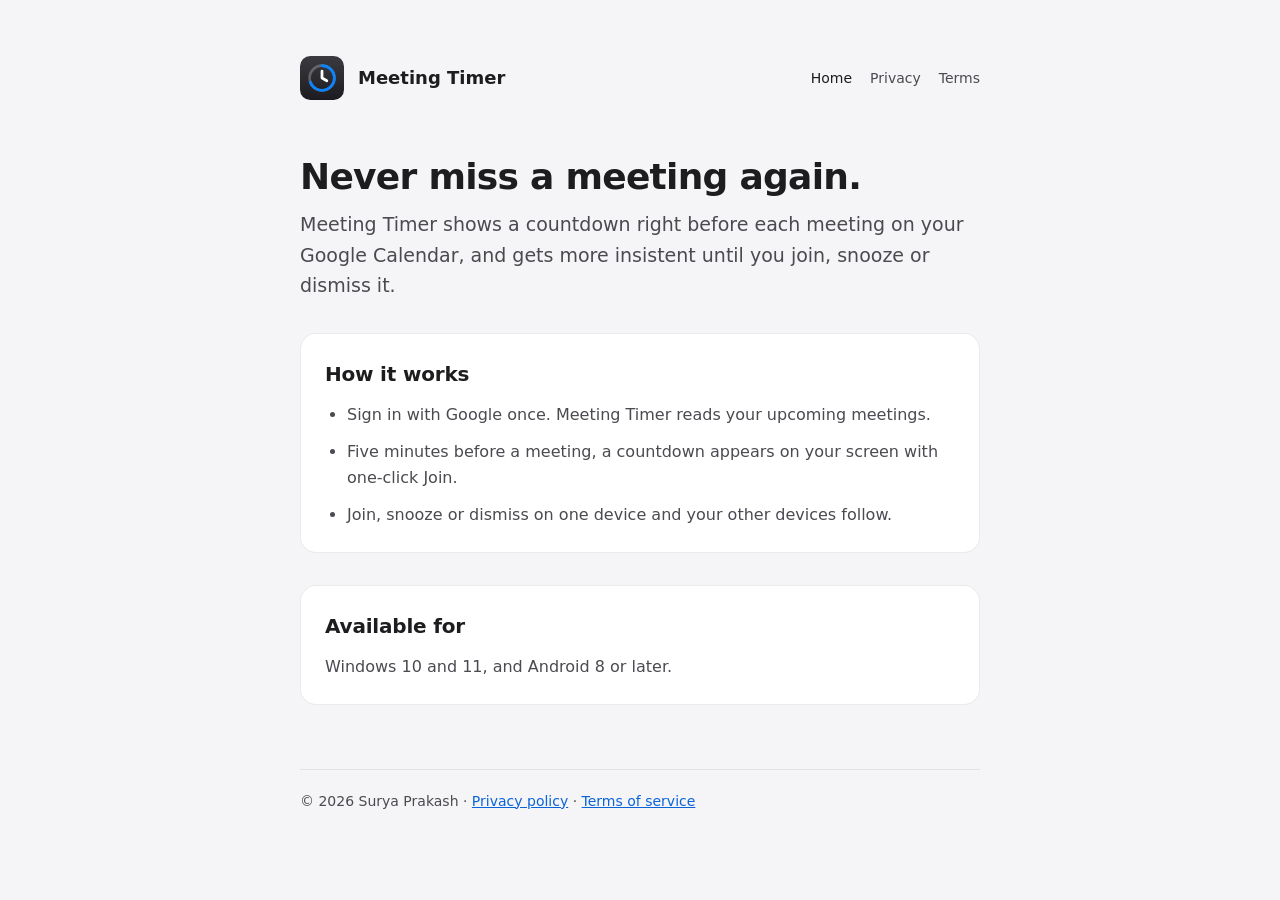
==== index.html @ f551a90f "Meeting Timer website: home, privacy policy, terms Co-Authored-By: Claude Opus 5.5 <noreply@anthropi" ====
<!doctype html>
<html lang="en">
<head>
  <meta charset="utf-8">
  <meta name="viewport" content="width=device-width, initial-scale=1">
  <title>Meeting Timer</title>
  <meta name="description" content="A meeting reminder for Google Calendar that appears right before every meeting.">
  <link rel="icon" href="icon.svg">
  <link rel="stylesheet" href="style.css">
</head>
<body>
  <div class="wrap">
    <header>
      <img src="icon.svg" alt="">
      <span class="name">Meeting Timer</span>
      <nav><a href="./" aria-current="page">Home</a><a href="privacy.html">Privacy</a><a href="terms.html">Terms</a></nav>
    </header>

    <h1>Never miss a meeting again.</h1>
    <p class="lede">Meeting Timer shows a countdown right before each meeting on your Google Calendar, and gets more insistent until you join, snooze or dismiss it.</p>

    <div class="card">
      <h2>How it works</h2>
      <ul>
        <li>Sign in with Google once. Meeting Timer reads your upcoming meetings.</li>
        <li>Five minutes before a meeting, a countdown appears on your screen with one-click Join.</li>
        <li>Join, snooze or dismiss on one device and your other devices follow.</li>
      </ul>
    </div>

    <div class="card">
      <h2>Available for</h2>
      <p>Windows 10 and 11, and Android 8 or later.</p>
    </div>

    <footer>
      © 2026 Surya Prakash · <a href="privacy.html">Privacy policy</a> · <a href="terms.html">Terms of service</a>
    </footer>
  </div>
</body>
</html>
---- style.css ----
:root {
  --bg: #0f0f12;
  --card: #1a1a1e;
  --text: #f5f5f7;
  --muted: rgba(235, 235, 245, 0.72);
  --line: rgba(255, 255, 255, 0.08);
  --link: #4da3ff;
  color-scheme: dark;
}
@media (prefers-color-scheme: light) {
  :root:not([data-theme="dark"]) {
    --bg: #f5f5f7;
    --card: #ffffff;
    --text: #1d1d1f;
    --muted: #4a4a50;
    --line: rgba(0, 0, 0, 0.08);
    --link: #0a64d8;
    color-scheme: light;
  }
}
* { box-sizing: border-box; margin: 0; padding: 0; }
body {
  background: var(--bg);
  color: var(--text);
  font: 16px/1.6 "Segoe UI Variable Text", "Segoe UI", -apple-system, system-ui, Roboto, sans-serif;
  -webkit-font-smoothing: antialiased;
}
a { color: var(--link); }
.wrap { max-width: 720px; margin: 0 auto; padding: 56px 20px 80px; }
header { display: flex; align-items: center; gap: 14px; }
header img { width: 44px; height: 44px; }
header .name { font-weight: 700; font-size: 18px; }
nav { margin-left: auto; display: flex; gap: 18px; font-size: 14px; }
nav a { color: var(--muted); text-decoration: none; }
nav a:hover, nav a[aria-current] { color: var(--text); }
h1 { margin-top: 56px; font-size: 36px; line-height: 1.15; letter-spacing: -0.02em; }
h2 { margin-top: 36px; font-size: 20px; letter-spacing: -0.01em; }
p, li { margin-top: 12px; color: var(--muted); }
ul { padding-left: 22px; }
strong { color: var(--text); }
.lede { font-size: 19px; }
.card { margin-top: 32px; padding: 24px; border-radius: 16px; background: var(--card); border: 1px solid var(--line); }
.card h2 { margin-top: 0; }
footer { margin-top: 64px; padding-top: 20px; border-top: 1px solid var(--line); font-size: 14px; color: var(--muted); }
@media (max-width: 560px) {
  nav { display: none; }
  h1 { font-size: 30px; }
}
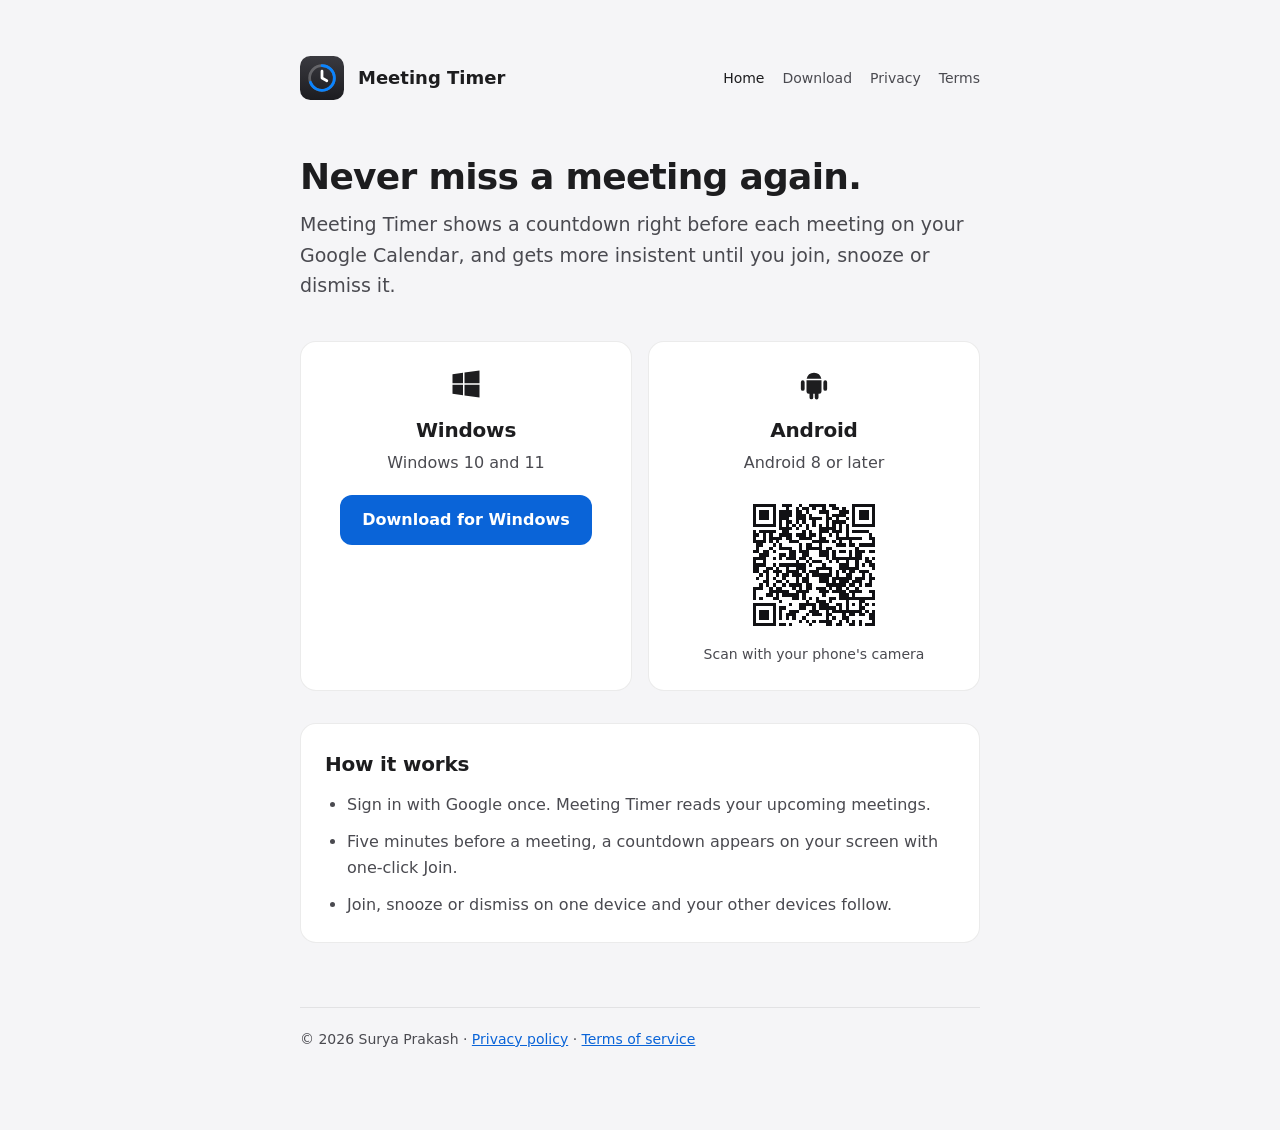
==== commit 446007c6: "Add Windows and Android downloads with a QR code for phones Co-Authored-By: Claude Opus 5.5 <noreply" ====
--- a/index.html
+++ b/index.html
@@ -13,11 +13,28 @@
     <header>
       <img src="icon.svg" alt="">
       <span class="name">Meeting Timer</span>
-      <nav><a href="./" aria-current="page">Home</a><a href="privacy.html">Privacy</a><a href="terms.html">Terms</a></nav>
+      <nav><a href="./" aria-current="page">Home</a><a href="#download">Download</a><a href="privacy.html">Privacy</a><a href="terms.html">Terms</a></nav>
     </header>
 
     <h1>Never miss a meeting again.</h1>
     <p class="lede">Meeting Timer shows a countdown right before each meeting on your Google Calendar, and gets more insistent until you join, snooze or dismiss it.</p>
+
+    <section class="downloads" id="download" aria-label="Download">
+      <div class="card dl">
+        <svg class="os" viewBox="0 0 24 24" aria-hidden="true"><path d="M3 5.5 10 4.5v7H3Zm8-1.1L21 3v8.5H11ZM3 12.5h7v7L3 18.5Zm8 0h10V21l-10-1.4Z"/></svg>
+        <h2>Windows</h2>
+        <p>Windows 10 and 11</p>
+        <a class="btn" href="https://github.com/Ashpray94/meeting-timer/releases/latest/download/MeetingTimer-Setup.exe">Download for Windows</a>
+      </div>
+      <div class="card dl">
+        <svg class="os" viewBox="0 0 24 24" aria-hidden="true"><path d="M7 9.5h10v7.5a1.5 1.5 0 0 1-1.5 1.5H15v2.5a1.25 1.25 0 0 1-2.5 0V18.5h-1v2.5a1.25 1.25 0 0 1-2.5 0V18.5h-.5A1.5 1.5 0 0 1 7 17Zm-2.5 0a1.25 1.25 0 0 1 1.25 1.25v4.5a1.25 1.25 0 0 1-2.5 0v-4.5A1.25 1.25 0 0 1 4.5 9.5Zm15 0a1.25 1.25 0 0 1 1.25 1.25v4.5a1.25 1.25 0 0 1-2.5 0v-4.5a1.25 1.25 0 0 1 1.25-1.25ZM7.1 8.5a5 5 0 0 1 9.8 0Zm2.6-4.9-.9-1.4M14.3 3.6l.9-1.4" /></svg>
+        <h2>Android</h2>
+        <p>Android 8 or later</p>
+        <img class="qr" src="android-qr.svg" width="148" height="148" alt="QR code to download Meeting Timer for Android">
+        <p class="qr-hint">Scan with your phone's camera</p>
+        <a class="btn phone-btn" href="https://github.com/Ashpray94/meeting-timer/releases/latest/download/MeetingTimer.apk">Download for Android</a>
+      </div>
+    </section>
 
     <div class="card">
       <h2>How it works</h2>
@@ -28,10 +45,6 @@
       </ul>
     </div>
 
-    <div class="card">
-      <h2>Available for</h2>
-      <p>Windows 10 and 11, and Android 8 or later.</p>
-    </div>
 
     <footer>
       © 2026 Surya Prakash · <a href="privacy.html">Privacy policy</a> · <a href="terms.html">Terms of service</a>
--- a/style.css
+++ b/style.css
@@ -41,8 +41,37 @@
 .lede { font-size: 19px; }
 .card { margin-top: 32px; padding: 24px; border-radius: 16px; background: var(--card); border: 1px solid var(--line); }
 .card h2 { margin-top: 0; }
+.downloads { margin-top: 40px; display: grid; grid-template-columns: 1fr 1fr; gap: 16px; }
+.downloads .card { margin-top: 0; }
+.dl { display: flex; flex-direction: column; align-items: center; text-align: center; }
+.dl h2 { margin-top: 12px; }
+.dl p { margin-top: 4px; }
+.os { width: 36px; height: 36px; fill: var(--text); }
+.btn {
+  margin-top: auto;
+  display: inline-block;
+  padding: 12px 22px;
+  border-radius: 12px;
+  background: #0a64d8;
+  color: #fff;
+  font-weight: 600;
+  text-decoration: none;
+}
+.btn:hover { background: #1a70e0; }
+.btn:focus-visible { outline: 2px solid #64b5ff; outline-offset: 2px; }
+.dl > .btn { margin-top: 20px; }
+.qr { margin-top: 16px; border-radius: 12px; background: #fff; padding: 6px; }
+.qr-hint { font-size: 14px; }
+.phone-btn { display: none; }
+
 footer { margin-top: 64px; padding-top: 20px; border-top: 1px solid var(--line); font-size: 14px; color: var(--muted); }
 @media (max-width: 560px) {
   nav { display: none; }
   h1 { font-size: 30px; }
+  .downloads { grid-template-columns: 1fr; }
 }
+/* on a phone you can't scan your own screen: show a big download button instead of the QR */
+@media (max-width: 760px), (pointer: coarse) {
+  .qr, .qr-hint { display: none; }
+  .phone-btn { display: inline-block; }
+}
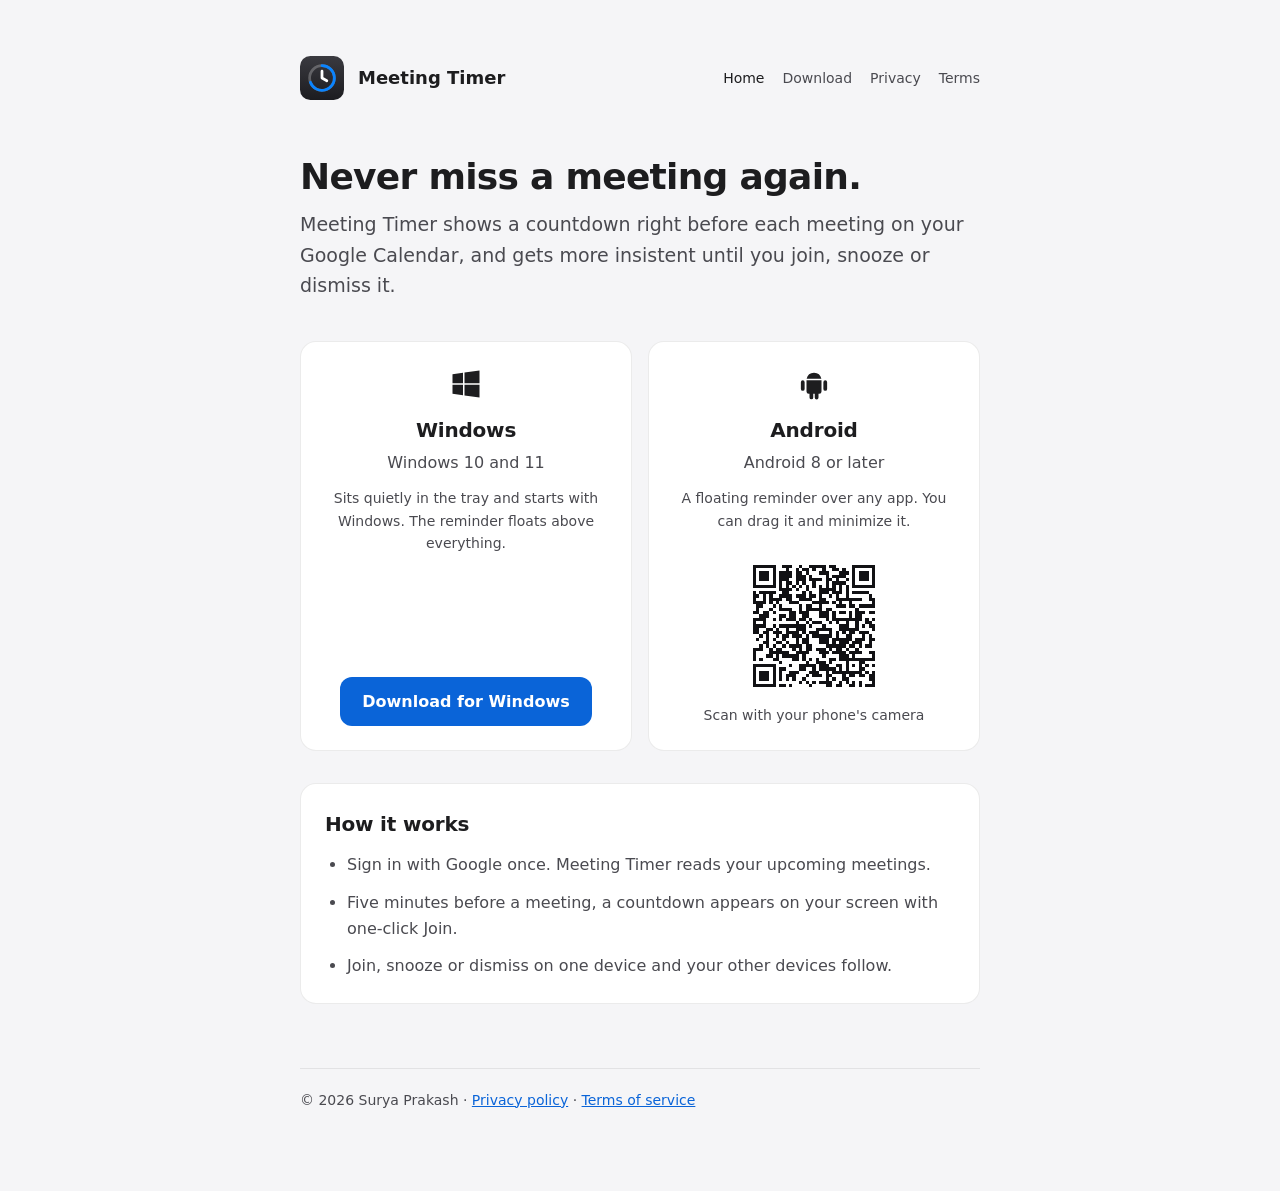
==== commit 966ace87: "Balance the download cards Co-Authored-By: Claude Opus 5.5 <noreply@anthropic.com>" ====
--- a/index.html
+++ b/index.html
@@ -6,12 +6,12 @@
   <title>Meeting Timer</title>
   <meta name="description" content="A meeting reminder for Google Calendar that appears right before every meeting.">
   <link rel="icon" href="icon.svg">
-  <link rel="stylesheet" href="style.css">
+  <link rel="stylesheet" href="style.css?v=4">
 </head>
 <body>
   <div class="wrap">
     <header>
-      <img src="icon.svg" alt="">
+      <img src="icon.svg" width="44" height="44" alt="">
       <span class="name">Meeting Timer</span>
       <nav><a href="./" aria-current="page">Home</a><a href="#download">Download</a><a href="privacy.html">Privacy</a><a href="terms.html">Terms</a></nav>
     </header>
@@ -21,15 +21,17 @@
 
     <section class="downloads" id="download" aria-label="Download">
       <div class="card dl">
-        <svg class="os" viewBox="0 0 24 24" aria-hidden="true"><path d="M3 5.5 10 4.5v7H3Zm8-1.1L21 3v8.5H11ZM3 12.5h7v7L3 18.5Zm8 0h10V21l-10-1.4Z"/></svg>
+        <svg class="os" width="36" height="36" fill="currentColor" viewBox="0 0 24 24" aria-hidden="true"><path d="M3 5.5 10 4.5v7H3Zm8-1.1L21 3v8.5H11ZM3 12.5h7v7L3 18.5Zm8 0h10V21l-10-1.4Z"/></svg>
         <h2>Windows</h2>
         <p>Windows 10 and 11</p>
+        <p class="blurb">Sits quietly in the tray and starts with Windows. The reminder floats above everything.</p>
         <a class="btn" href="https://github.com/Ashpray94/meeting-timer/releases/latest/download/MeetingTimer-Setup.exe">Download for Windows</a>
       </div>
       <div class="card dl">
-        <svg class="os" viewBox="0 0 24 24" aria-hidden="true"><path d="M7 9.5h10v7.5a1.5 1.5 0 0 1-1.5 1.5H15v2.5a1.25 1.25 0 0 1-2.5 0V18.5h-1v2.5a1.25 1.25 0 0 1-2.5 0V18.5h-.5A1.5 1.5 0 0 1 7 17Zm-2.5 0a1.25 1.25 0 0 1 1.25 1.25v4.5a1.25 1.25 0 0 1-2.5 0v-4.5A1.25 1.25 0 0 1 4.5 9.5Zm15 0a1.25 1.25 0 0 1 1.25 1.25v4.5a1.25 1.25 0 0 1-2.5 0v-4.5a1.25 1.25 0 0 1 1.25-1.25ZM7.1 8.5a5 5 0 0 1 9.8 0Zm2.6-4.9-.9-1.4M14.3 3.6l.9-1.4" /></svg>
+        <svg class="os" width="36" height="36" fill="currentColor" viewBox="0 0 24 24" aria-hidden="true"><path d="M7 9.5h10v7.5a1.5 1.5 0 0 1-1.5 1.5H15v2.5a1.25 1.25 0 0 1-2.5 0V18.5h-1v2.5a1.25 1.25 0 0 1-2.5 0V18.5h-.5A1.5 1.5 0 0 1 7 17Zm-2.5 0a1.25 1.25 0 0 1 1.25 1.25v4.5a1.25 1.25 0 0 1-2.5 0v-4.5A1.25 1.25 0 0 1 4.5 9.5Zm15 0a1.25 1.25 0 0 1 1.25 1.25v4.5a1.25 1.25 0 0 1-2.5 0v-4.5a1.25 1.25 0 0 1 1.25-1.25ZM7.1 8.5a5 5 0 0 1 9.8 0Zm2.6-4.9-.9-1.4M14.3 3.6l.9-1.4" /></svg>
         <h2>Android</h2>
         <p>Android 8 or later</p>
+        <p class="blurb">A floating reminder over any app. You can drag it and minimize it.</p>
         <img class="qr" src="android-qr.svg" width="148" height="148" alt="QR code to download Meeting Timer for Android">
         <p class="qr-hint">Scan with your phone's camera</p>
         <a class="btn phone-btn" href="https://github.com/Ashpray94/meeting-timer/releases/latest/download/MeetingTimer.apk">Download for Android</a>
--- a/style.css
+++ b/style.css
@@ -59,8 +59,9 @@
 }
 .btn:hover { background: #1a70e0; }
 .btn:focus-visible { outline: 2px solid #64b5ff; outline-offset: 2px; }
-.dl > .btn { margin-top: 20px; }
-.qr { margin-top: 16px; border-radius: 12px; background: #fff; padding: 6px; }
+.dl > .btn { margin-top: auto; }
+.dl .blurb { margin: 12px 0 20px; font-size: 14px; max-width: 280px; }
+.qr { margin-top: auto; border-radius: 12px; background: #fff; padding: 6px; }
 .qr-hint { font-size: 14px; }
 .phone-btn { display: none; }
 
